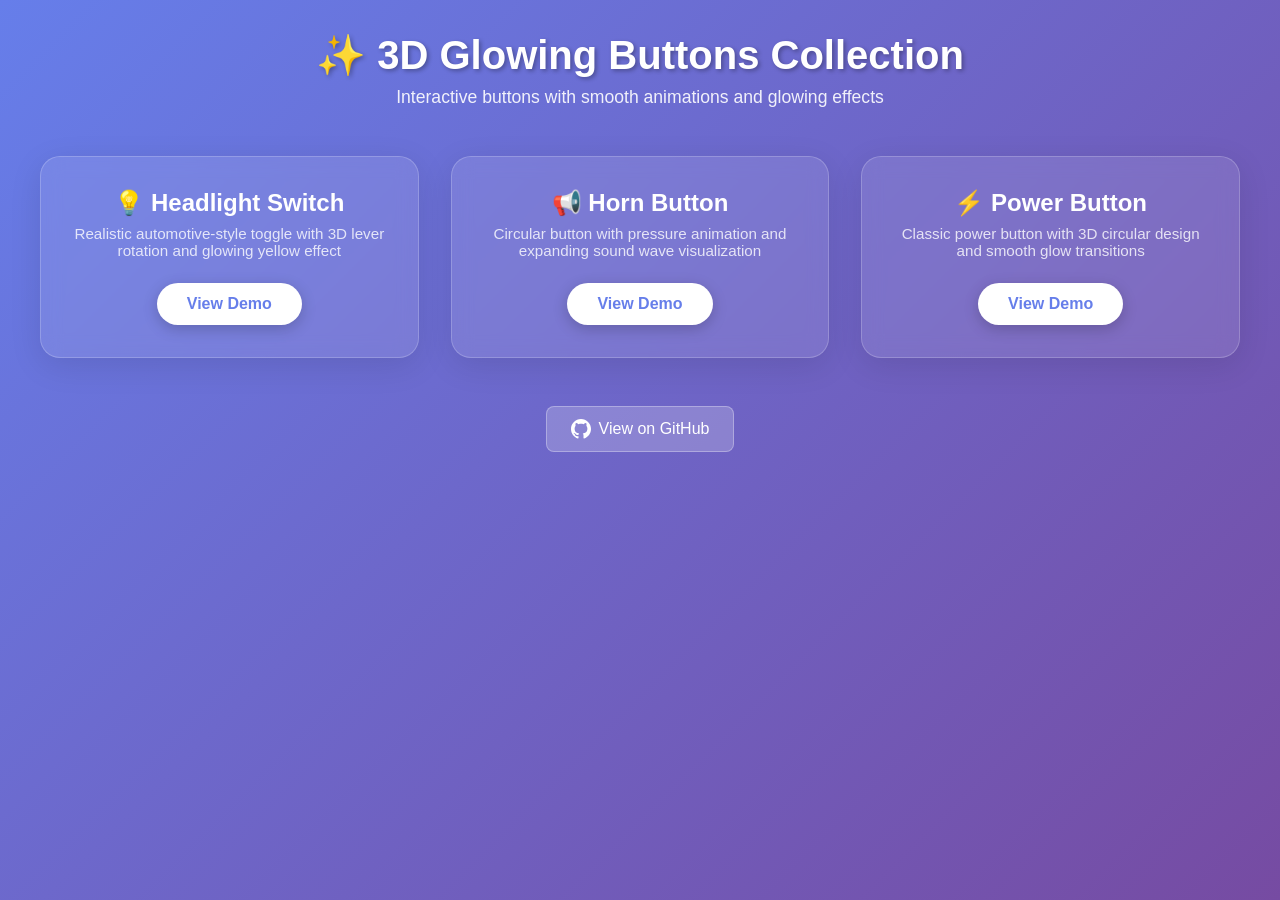
==== index.html @ 791b4b96 "Add a visualization, will change it later" ====
<!DOCTYPE html>
<html lang="en">
<head>
	<meta charset="UTF-8">
	<meta name="viewport" content="width=device-width, initial-scale=1.0">
	<title>CSS Lab - 3D Glowing Buttons Collection</title>
	<style>
		* {
			margin: 0;
			padding: 0;
			box-sizing: border-box;
		}

		body {
			font-family: -apple-system, BlinkMacSystemFont, 'Segoe UI', Roboto, 'Helvetica Neue', Arial, sans-serif;
			background: linear-gradient(135deg, #667eea 0%, #764ba2 100%);
			min-height: 100vh;
			display: flex;
			flex-direction: column;
			align-items: center;
			padding: 2rem;
			color: white;
		}

		header {
			text-align: center;
			margin-bottom: 3rem;
		}

		h1 {
			font-size: 2.5rem;
			margin-bottom: 0.5rem;
			text-shadow: 2px 2px 4px rgba(0,0,0,0.3);
		}

		.tagline {
			font-size: 1.1rem;
			opacity: 0.9;
			font-weight: 300;
		}

		.gallery {
			display: grid;
			grid-template-columns: repeat(auto-fit, minmax(300px, 1fr));
			gap: 2rem;
			max-width: 1200px;
			width: 100%;
		}

		.card {
			background: rgba(255, 255, 255, 0.1);
			backdrop-filter: blur(10px);
			border-radius: 20px;
			padding: 2rem;
			border: 1px solid rgba(255, 255, 255, 0.2);
			box-shadow: 0 8px 32px rgba(0, 0, 0, 0.1);
			transition: transform 0.3s ease, box-shadow 0.3s ease;
			text-align: center;
		}

		.card:hover {
			transform: translateY(-5px);
			box-shadow: 0 12px 48px rgba(0, 0, 0, 0.2);
		}

		.card h2 {
			font-size: 1.5rem;
			margin-bottom: 0.5rem;
		}

		.card p {
			opacity: 0.8;
			margin-bottom: 1.5rem;
			font-size: 0.95rem;
		}

		.demo-btn {
			display: inline-block;
			padding: 12px 30px;
			background: white;
			color: #667eea;
			text-decoration: none;
			border-radius: 50px;
			font-weight: 600;
			transition: all 0.3s ease;
			box-shadow: 0 4px 15px rgba(0, 0, 0, 0.2);
		}

		.demo-btn:hover {
			background: #f0f0f0;
			transform: scale(1.05);
			box-shadow: 0 6px 20px rgba(0, 0, 0, 0.3);
		}

		.github-link {
			margin-top: 3rem;
			text-align: center;
		}

		.github-btn {
			display: inline-flex;
			align-items: center;
			gap: 8px;
			padding: 12px 24px;
			background: rgba(255, 255, 255, 0.2);
			color: white;
			text-decoration: none;
			border-radius: 8px;
			border: 1px solid rgba(255, 255, 255, 0.3);
			font-weight: 500;
			transition: all 0.3s ease;
		}

		.github-btn:hover {
			background: rgba(255, 255, 255, 0.3);
			transform: translateY(-2px);
		}

		@media (max-width: 768px) {
			h1 {
				font-size: 2rem;
			}

			.gallery {
				grid-template-columns: 1fr;
			}
		}
	</style>
</head>
<body>
	<header>
		<h1>✨ 3D Glowing Buttons Collection</h1>
		<p class="tagline">Interactive buttons with smooth animations and glowing effects</p>
	</header>

	<div class="gallery">
		<div class="card">
			<h2>💡 Headlight Switch</h2>
			<p>Realistic automotive-style toggle with 3D lever rotation and glowing yellow effect</p>
			<a href="3D_Button/Glowing_headlight_button/index.html" class="demo-btn">View Demo</a>
		</div>

		<div class="card">
			<h2>📢 Horn Button</h2>
			<p>Circular button with pressure animation and expanding sound wave visualization</p>
			<a href="3D_Button/Glowing_horn_button/index.html" class="demo-btn">View Demo</a>
		</div>

		<div class="card">
			<h2>⚡ Power Button</h2>
			<p>Classic power button with 3D circular design and smooth glow transitions</p>
			<a href="3D_Button/Glowing_on_off_button/index.html" class="demo-btn">View Demo</a>
		</div>
	</div>

	<div class="github-link">
		<a href="https://github.com" class="github-btn">
			<svg width="20" height="20" viewBox="0 0 24 24" fill="currentColor">
				<path d="M12 0c-6.626 0-12 5.373-12 12 0 5.302 3.438 9.8 8.207 11.387.599.111.793-.261.793-.577v-2.234c-3.338.726-4.033-1.416-4.033-1.416-.546-1.387-1.333-1.756-1.333-1.756-1.089-.745.083-.729.083-.729 1.205.084 1.839 1.237 1.839 1.237 1.07 1.834 2.807 1.304 3.492.997.107-.775.418-1.305.762-1.604-2.665-.305-5.467-1.334-5.467-5.931 0-1.311.469-2.381 1.236-3.221-.124-.303-.535-1.524.117-3.176 0 0 1.008-.322 3.301 1.23.957-.266 1.983-.399 3.003-.404 1.02.005 2.047.138 3.006.404 2.291-1.552 3.297-1.23 3.297-1.23.653 1.653.242 2.874.118 3.176.77.84 1.235 1.911 1.235 3.221 0 4.609-2.807 5.624-5.479 5.921.43.372.823 1.102.823 2.222v3.293c0 .319.192.694.801.576 4.765-1.589 8.199-6.086 8.199-11.386 0-6.627-5.373-12-12-12z"/>
			</svg>
			View on GitHub
		</a>
	</div>
</body>
</html>
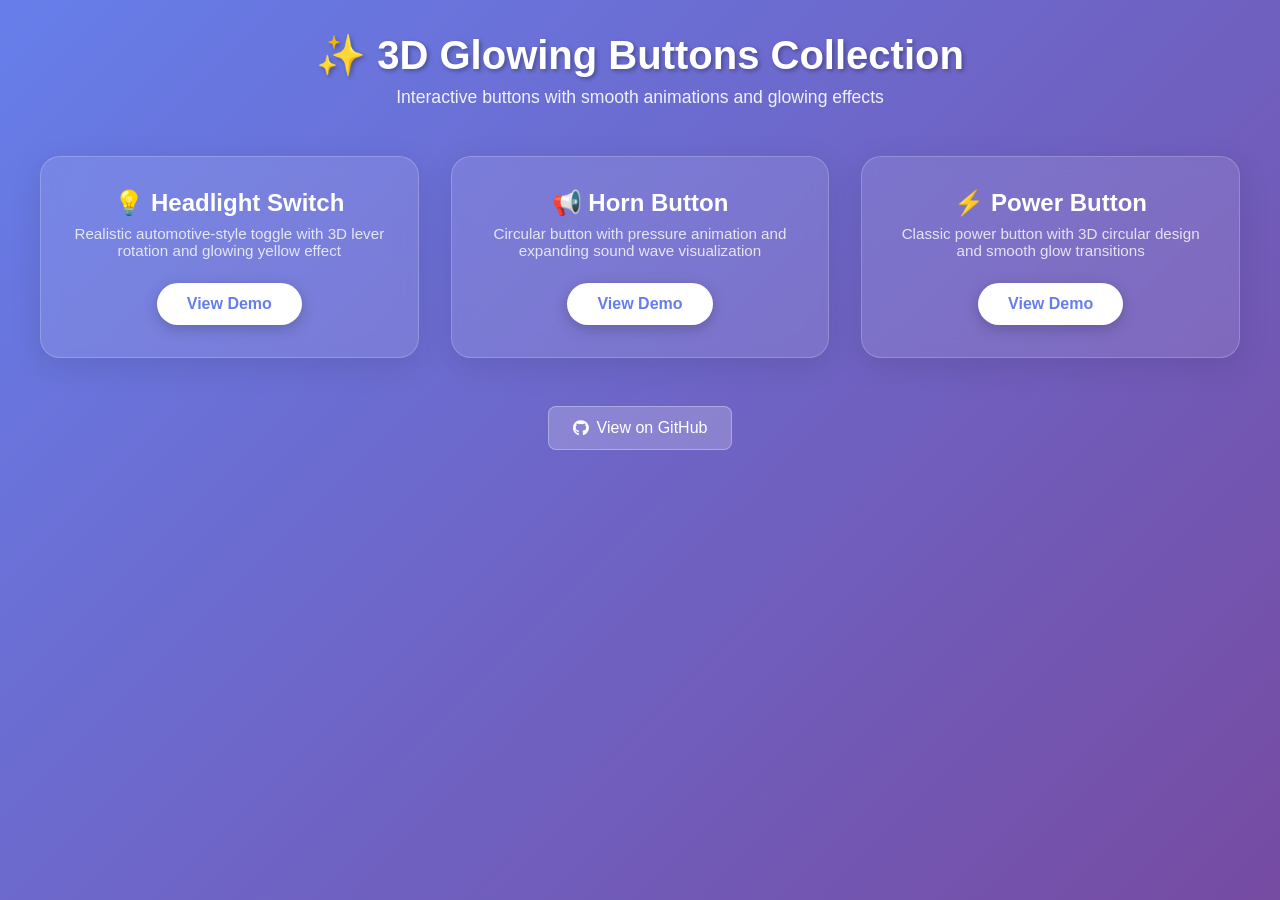
==== commit 915a3f52: "Update github link and icon" ====
--- a/index.html
+++ b/index.html
@@ -4,6 +4,7 @@
 	<meta charset="UTF-8">
 	<meta name="viewport" content="width=device-width, initial-scale=1.0">
 	<title>CSS Lab - 3D Glowing Buttons Collection</title>
+	<link rel="stylesheet" href="https://cdnjs.cloudflare.com/ajax/libs/font-awesome/6.5.2/css/all.min.css">
 	<style>
 		* {
 			margin: 0;
@@ -154,10 +155,8 @@
 	</div>
 
 	<div class="github-link">
-		<a href="https://github.com" class="github-btn">
-			<svg width="20" height="20" viewBox="0 0 24 24" fill="currentColor">
-				<path d="M12 0c-6.626 0-12 5.373-12 12 0 5.302 3.438 9.8 8.207 11.387.599.111.793-.261.793-.577v-2.234c-3.338.726-4.033-1.416-4.033-1.416-.546-1.387-1.333-1.756-1.333-1.756-1.089-.745.083-.729.083-.729 1.205.084 1.839 1.237 1.839 1.237 1.07 1.834 2.807 1.304 3.492.997.107-.775.418-1.305.762-1.604-2.665-.305-5.467-1.334-5.467-5.931 0-1.311.469-2.381 1.236-3.221-.124-.303-.535-1.524.117-3.176 0 0 1.008-.322 3.301 1.23.957-.266 1.983-.399 3.003-.404 1.02.005 2.047.138 3.006.404 2.291-1.552 3.297-1.23 3.297-1.23.653 1.653.242 2.874.118 3.176.77.84 1.235 1.911 1.235 3.221 0 4.609-2.807 5.624-5.479 5.921.43.372.823 1.102.823 2.222v3.293c0 .319.192.694.801.576 4.765-1.589 8.199-6.086 8.199-11.386 0-6.627-5.373-12-12-12z"/>
-			</svg>
+		<a href="https://github.com/RajibTheKing/css-lab" class="github-btn">
+			<i class="fab fa-github"></i>
 			View on GitHub
 		</a>
 	</div>
